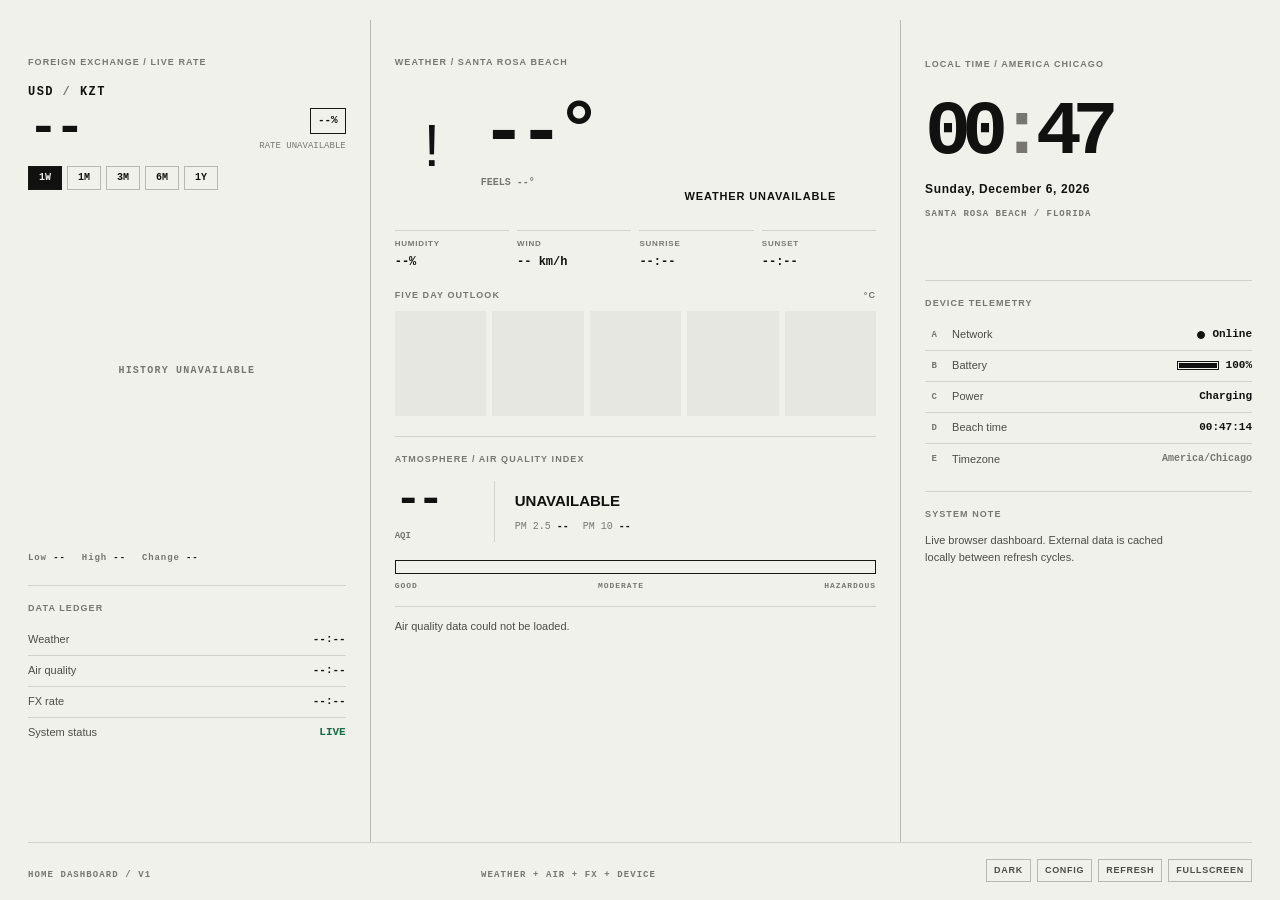
==== v1/index.html @ 0c8961e6 "Add V1 dashboard configuration, HTML structure, and styles - Created config.js for dashboard setting" ====
<!DOCTYPE html>
<html lang="en">
<head>
  <meta charset="UTF-8" />
  <meta name="viewport" content="width=device-width, initial-scale=1.0" />
  <meta name="mobile-web-app-capable" content="yes" />
  <meta name="apple-mobile-web-app-capable" content="yes" />
  <meta name="apple-mobile-web-app-status-bar-style" content="default" />
  <meta name="theme-color" content="#f3f3ee" />
  <title>Home Dashboard / V1</title>
  <link rel="stylesheet" href="styles.css" />
</head>
<body>
  <div class="page-shell">
    <main class="dashboard-grid">
      <section class="dashboard-column market-column" aria-label="Market">
        <article id="exchange-header" class="panel exchange-panel">
          <div class="panel-kicker">Foreign exchange / live rate</div>
          <div class="exchange-main">
            <div>
              <div class="pair-name">USD <span>/</span> KZT</div>
              <div class="pair-rate" id="exch-rate">--</div>
            </div>
            <div class="exchange-change">
              <div class="change-badge flat" id="exch-change">--%</div>
              <div class="exchange-meta" id="exch-meta">FETCHING</div>
            </div>
          </div>
          <div class="chart-tabs" role="tablist" aria-label="Chart range">
            <button class="chart-tab active" data-range="1W" role="tab">1W</button>
            <button class="chart-tab" data-range="1M" role="tab">1M</button>
            <button class="chart-tab" data-range="3M" role="tab">3M</button>
            <button class="chart-tab" data-range="6M" role="tab">6M</button>
            <button class="chart-tab" data-range="1Y" role="tab">1Y</button>
          </div>
          <div id="chart-card" class="chart-frame">
            <canvas id="fx-chart" role="img" aria-label="USD to KZT exchange rate history"></canvas>
            <div class="chart-empty" id="fx-chart-empty" hidden>History unavailable</div>
          </div>
          <div class="chart-meta">
            <span>Low <strong id="fx-low">--</strong></span>
            <span>High <strong id="fx-high">--</strong></span>
            <span>Change <strong id="fx-change">--</strong></span>
          </div>
        </article>

        <article class="panel refresh-panel">
          <div class="panel-kicker">Data ledger</div>
          <div class="refresh-list">
            <div class="refresh-row"><span>Weather</span><strong id="refresh-weather">--:--</strong></div>
            <div class="refresh-row"><span>Air quality</span><strong id="refresh-aqi">--:--</strong></div>
            <div class="refresh-row"><span>FX rate</span><strong id="refresh-exchange">--:--</strong></div>
            <div class="refresh-row"><span>System status</span><strong class="status-live" id="refresh-status">LIVE</strong></div>
          </div>
        </article>
      </section>

      <section class="dashboard-column conditions-column" aria-label="Conditions">
        <article id="weather-card" class="panel weather-panel">
          <div class="panel-kicker">Weather / Santa Rosa Beach</div>
          <div class="weather-overview">
            <div class="weather-icon-wrap" id="wx-icon">--</div>
            <div class="weather-temperature">
              <div class="temp-main" id="wx-temp">--°</div>
              <div class="temp-feels" id="wx-feels">FEELS --°</div>
            </div>
            <div class="weather-description" id="wx-desc">LOADING</div>
          </div>
          <div class="weather-stats">
            <div class="weather-stat"><span>Humidity</span><strong id="wx-hum">--%</strong></div>
            <div class="weather-stat"><span>Wind</span><strong id="wx-wind">-- km/h</strong></div>
            <div class="weather-stat"><span>Sunrise</span><strong id="wx-rise">--:--</strong></div>
            <div class="weather-stat"><span>Sunset</span><strong id="wx-set">--:--</strong></div>
          </div>
          <div class="subheading"><span>Five day outlook</span><span>°C</span></div>
          <div class="forecast-row" id="wx-forecast">
            <div class="forecast-day skeleton"></div>
            <div class="forecast-day skeleton"></div>
            <div class="forecast-day skeleton"></div>
            <div class="forecast-day skeleton"></div>
            <div class="forecast-day skeleton"></div>
          </div>
        </article>

        <article id="aqi-card" class="panel aqi-panel">
          <div class="panel-kicker">Atmosphere / air quality index</div>
          <div class="aqi-headline">
            <div class="aqi-number"><span id="aqi-num">--</span><small>AQI</small></div>
            <div class="aqi-info">
              <div class="aqi-category" id="aqi-category">LOADING</div>
              <div class="aqi-stats">
                <span>PM 2.5 <strong id="aqi-pm25">--</strong></span>
                <span>PM 10 <strong id="aqi-pm10">--</strong></span>
              </div>
            </div>
          </div>
          <div class="aqi-meter" aria-label="Air quality level"><span id="aqi-meter-fill"></span></div>
          <div class="aqi-scale"><span>GOOD</span><span>MODERATE</span><span>HAZARDOUS</span></div>
          <p class="aqi-recommendation" id="aqi-rec">Checking air quality...</p>
        </article>
      </section>

      <section class="dashboard-column status-column" aria-label="Status">
        <article class="panel clock-panel">
          <div class="panel-kicker">Local time / America Chicago</div>
          <div id="clock-time">00<span class="colon">:</span>00</div>
          <div id="clock-date">Loading...</div>
          <div class="clock-location">SANTA ROSA BEACH <span>/</span> FLORIDA</div>
        </article>

        <article id="system-card" class="panel system-panel">
          <div class="panel-kicker">Device telemetry</div>
          <div class="system-list">
            <div class="system-row">
              <div><span class="system-index">A</span><span>Network</span></div>
              <strong class="system-online"><span id="net-dot2" class="status-dot"></span><span id="net-label2">Online</span></strong>
            </div>
            <div class="system-row">
              <div><span class="system-index">B</span><span>Battery</span></div>
              <strong class="battery-readout"><span class="battery-track"><span id="bat-fill"></span></span><span id="bat-pct">--%</span></strong>
            </div>
            <div class="system-row">
              <div><span class="system-index">C</span><span>Power</span></div>
              <strong id="bat-charging">--</strong>
            </div>
            <div class="system-row">
              <div><span class="system-index">D</span><span>Beach time</span></div>
              <strong id="sys-tz">--:--:--</strong>
            </div>
            <div class="system-row">
              <div><span class="system-index">E</span><span>Timezone</span></div>
              <strong class="system-muted">America/Chicago</strong>
            </div>
          </div>
        </article>

        <article class="panel note-panel">
          <div class="panel-kicker">System note</div>
          <p>Live browser dashboard. External data is cached locally between refresh cycles.</p>
        </article>
      </section>
    </main>

    <footer class="footer-bar">
      <span>HOME DASHBOARD / V1</span>
      <span>WEATHER + AIR + FX + DEVICE</span>
      <div class="control-group">
        <button id="btn-theme" type="button">Dark</button>
        <button id="btn-settings" type="button">Config</button>
        <button id="btn-refresh" type="button">Refresh</button>
        <button id="btn-fullscreen" type="button">Fullscreen</button>
      </div>
    </footer>
  </div>

  <script src="config.js"></script>
  <script src="app.js"></script>
</body>
</html>
---- v1/styles.css ----
/*
 * V1 e-paper layout
 * High-contrast rules and typography are intentional: the reference design
 * is built for a monochrome display rather than a glass UI.
 */

*, *::before, *::after {
  box-sizing: border-box;
  margin: 0;
  padding: 0;
}

:root {
  --paper: #f1f1ec;
  --paper-deep: #e7e7e1;
  --ink: #11110f;
  --ink-soft: #4d4d47;
  --ink-muted: #777770;
  --line: #171714;
  --line-soft: #b8b8b0;
  --line-faint: #d2d2cb;
  --good: #176b43;
  --warn: #7b5b00;
  --alert: #762d28;
}

[data-theme="dark"] {
  --paper: #141412;
  --paper-deep: #1e1e1b;
  --ink: #ecece5;
  --ink-soft: #b8b8b0;
  --ink-muted: #83837b;
  --line: #f2f2ea;
  --line-soft: #4b4b45;
  --line-faint: #2d2d29;
  --good: #7fd4a8;
  --warn: #d9b45c;
  --alert: #e08d86;
}

html {
  min-width: 320px;
  background: var(--paper);
}

body {
  min-width: 320px;
  min-height: 100vh;
  background: var(--paper);
  color: var(--ink);
  font-family: Arial, Helvetica, sans-serif;
  font-size: 13px;
  line-height: 1.4;
  -webkit-font-smoothing: antialiased;
  transition: background-color 0.25s ease, color 0.25s ease;
}

button {
  color: inherit;
  font: inherit;
}

button:focus-visible {
  outline: 2px solid var(--ink);
  outline-offset: 3px;
}

.page-shell {
  width: min(100%, 1800px);
  min-height: 100vh;
  margin: 0 auto;
  padding: 20px 28px 18px;
  display: flex;
  flex-direction: column;
}

.footer-bar {
  display: flex;
  align-items: flex-end;
  justify-content: space-between;
  gap: 24px;
}

.slash,
.clock-location span {
  color: var(--ink-muted);
}

.footer-bar,
.panel-kicker,
.subheading,
.aqi-scale {
  text-transform: uppercase;
  letter-spacing: 0.12em;
}

.status-dot {
  display: inline-block;
  width: 8px;
  height: 8px;
  border: 1px solid var(--ink);
  background: var(--ink);
  border-radius: 50%;
  vertical-align: middle;
}

.status-dot.offline {
  background: transparent;
}

.dashboard-grid {
  display: grid;
  grid-template-columns: minmax(250px, 0.84fr) minmax(390px, 1.3fr) minmax(260px, 0.86fr);
  flex: 1;
  min-height: 0;
}

.dashboard-column {
  min-width: 0;
  padding: 20px 24px 24px;
  border-right: 1px solid var(--line-soft);
}

.dashboard-column:first-child {
  padding-left: 0;
}

.dashboard-column:last-child {
  padding-right: 0;
  border-right: 0;
}

.panel {
  padding: 17px 0 20px;
}

.panel + .panel {
  border-top: 1px solid var(--line-faint);
}

.panel-kicker {
  color: var(--ink-muted);
  font-size: 9px;
  font-weight: 700;
  line-height: 1.2;
}

.exchange-main {
  display: flex;
  align-items: flex-end;
  justify-content: space-between;
  gap: 12px;
  margin: 16px 0 14px;
}

.pair-name {
  font-family: "Courier New", Courier, monospace;
  font-size: 12px;
  font-weight: 700;
  letter-spacing: 0.12em;
}

.pair-name span {
  color: var(--ink-muted);
}

.pair-rate {
  margin-top: 3px;
  font-family: "Courier New", Courier, monospace;
  font-size: clamp(35px, 4vw, 58px);
  font-weight: 700;
  letter-spacing: -0.08em;
  line-height: 0.95;
}

.exchange-change {
  text-align: right;
}

.change-badge {
  display: inline-block;
  padding: 4px 7px;
  border: 1px solid var(--line);
  font-family: "Courier New", Courier, monospace;
  font-size: 11px;
  font-weight: 700;
}

.change-badge.up,
.change-badge.down {
  background: var(--ink);
  color: var(--paper);
}

.exchange-meta {
  margin-top: 6px;
  color: var(--ink-muted);
  font-family: "Courier New", Courier, monospace;
  font-size: 9px;
}

.chart-tabs {
  display: flex;
  gap: 5px;
  margin-bottom: 10px;
}

.chart-tab {
  min-width: 34px;
  padding: 4px 6px;
  border: 1px solid var(--line-soft);
  background: transparent;
  cursor: pointer;
  font-family: "Courier New", Courier, monospace;
  font-size: 10px;
  font-weight: 700;
}

.chart-tab:hover,
.chart-tab.active {
  border-color: var(--line);
  background: var(--ink);
  color: var(--paper);
}

.chart-frame {
  position: relative;
  height: clamp(265px, 38vh, 480px);
  min-height: 250px;
  overflow: hidden;
  background: var(--paper);
}

#fx-chart {
  display: block;
  width: 100%;
  height: 100%;
}

.chart-empty {
  position: absolute;
  inset: 0;
  display: flex;
  align-items: center;
  justify-content: center;
  color: var(--ink-muted);
  font-family: "Courier New", Courier, monospace;
  font-size: 10px;
  font-weight: 700;
  letter-spacing: 0.12em;
  text-transform: uppercase;
}

.chart-empty[hidden] {
  display: none;
}

.chart-meta {
  display: flex;
  gap: 16px;
  margin-top: 10px;
  color: var(--ink-muted);
  font-family: "Courier New", Courier, monospace;
  font-size: 9px;
  font-weight: 700;
  letter-spacing: 0.1em;
}

.chart-meta strong {
  color: var(--ink);
}

.refresh-list,
.system-list {
  margin-top: 11px;
}

.refresh-row,
.system-row {
  display: flex;
  align-items: center;
  justify-content: space-between;
  gap: 12px;
  min-height: 31px;
  border-bottom: 1px solid var(--line-faint);
  color: var(--ink-soft);
  font-size: 11px;
}

.refresh-row:last-child,
.system-row:last-child {
  border-bottom: 0;
}

.refresh-row strong,
.system-row strong {
  color: var(--ink);
  font-family: "Courier New", Courier, monospace;
  font-size: 11px;
  font-weight: 700;
  text-align: right;
}

.status-live {
  color: var(--good) !important;
}

.weather-overview {
  display: grid;
  grid-template-columns: 74px minmax(105px, 1fr) minmax(90px, 1fr);
  align-items: center;
  gap: 12px;
  min-height: 132px;
  margin: 12px 0 18px;
}

.weather-icon-wrap {
  color: var(--ink);
  font-family: "Arial Unicode MS", Arial, sans-serif;
  font-size: 60px;
  line-height: 1;
  text-align: center;
  filter: grayscale(1);
}

.temp-main {
  font-family: "Courier New", Courier, monospace;
  font-size: clamp(48px, 6vw, 82px);
  font-weight: 700;
  letter-spacing: -0.11em;
  line-height: 0.85;
}

.temp-feels {
  margin-top: 10px;
  color: var(--ink-muted);
  font-family: "Courier New", Courier, monospace;
  font-size: 10px;
  font-weight: 700;
}

.weather-description {
  align-self: end;
  padding-bottom: 7px;
  font-size: 11px;
  font-weight: 800;
  letter-spacing: 0.08em;
  text-transform: uppercase;
}

.weather-stats {
  display: grid;
  grid-template-columns: repeat(4, 1fr);
  gap: 8px;
  margin-bottom: 18px;
}

.weather-stat {
  min-width: 0;
  padding-top: 7px;
  border-top: 1px solid var(--line-faint);
}

.weather-stat span,
.weather-stat strong {
  display: block;
}

.weather-stat span {
  color: var(--ink-muted);
  font-size: 8px;
  font-weight: 700;
  letter-spacing: 0.1em;
  text-transform: uppercase;
}

.weather-stat strong {
  margin-top: 5px;
  font-family: "Courier New", Courier, monospace;
  font-size: 12px;
  white-space: nowrap;
}

.subheading {
  display: flex;
  justify-content: space-between;
  color: var(--ink-muted);
  font-size: 9px;
  font-weight: 700;
}

.forecast-row {
  display: grid;
  grid-template-columns: repeat(5, 1fr);
  gap: 6px;
  margin-top: 10px;
}

.forecast-day {
  min-height: 105px;
  padding: 8px 4px;
  text-align: center;
}

.forecast-day .fc-day,
.forecast-day .fc-hi,
.forecast-day .fc-lo {
  display: block;
  font-family: "Courier New", Courier, monospace;
  font-size: 10px;
}

.forecast-day .fc-day {
  color: var(--ink-muted);
  font-weight: 700;
}

.forecast-day .fc-icon {
  display: block;
  margin: 10px 0 8px;
  font-size: 22px;
  line-height: 1;
}

.forecast-day .fc-hi {
  font-weight: 700;
}

.forecast-day .fc-lo {
  margin-top: 3px;
  color: var(--ink-muted);
}

.skeleton {
  background: var(--paper-deep);
}

.aqi-headline {
  display: flex;
  align-items: center;
  gap: 20px;
  margin: 16px 0 18px;
}

.aqi-number {
  min-width: 100px;
  padding-right: 18px;
  border-right: 1px solid var(--line-faint);
}

.aqi-number span {
  display: block;
  font-family: "Courier New", Courier, monospace;
  font-size: 45px;
  font-weight: 700;
  letter-spacing: -0.1em;
  line-height: 0.9;
}

.aqi-number small {
  display: block;
  margin-top: 8px;
  color: var(--ink-muted);
  font-family: "Courier New", Courier, monospace;
  font-size: 9px;
  font-weight: 700;
}

.aqi-category {
  font-size: 15px;
  font-weight: 800;
  text-transform: uppercase;
}

.aqi-stats {
  display: flex;
  gap: 14px;
  margin-top: 9px;
  color: var(--ink-muted);
  font-family: "Courier New", Courier, monospace;
  font-size: 10px;
}

.aqi-stats strong {
  color: var(--ink);
}

.aqi-meter {
  height: 14px;
  border: 1px solid var(--line);
  background: var(--paper);
}

.aqi-meter span {
  display: block;
  width: 0;
  height: 100%;
  background: var(--ink);
  transition: width 0.4s ease;
}

.aqi-scale {
  display: flex;
  justify-content: space-between;
  margin-top: 6px;
  color: var(--ink-muted);
  font-family: "Courier New", Courier, monospace;
  font-size: 8px;
  font-weight: 700;
}

.aqi-recommendation {
  margin-top: 15px;
  padding-top: 11px;
  border-top: 1px solid var(--line-faint);
  color: var(--ink-soft);
  font-size: 11px;
  line-height: 1.5;
}

.clock-panel {
  min-height: 240px;
  padding-top: 19px;
}

#clock-time {
  margin-top: 30px;
  font-family: "Courier New", Courier, monospace;
  font-size: clamp(54px, 6vw, 92px);
  font-weight: 700;
  letter-spacing: -0.12em;
  line-height: 0.85;
  white-space: nowrap;
}

#clock-time .colon {
  color: var(--ink-muted);
}

#clock-date {
  margin-top: 16px;
  font-size: 12px;
  font-weight: 700;
  letter-spacing: 0.05em;
}

.clock-location {
  margin-top: 10px;
  color: var(--ink-muted);
  font-family: "Courier New", Courier, monospace;
  font-size: 9px;
  font-weight: 700;
  letter-spacing: 0.11em;
}

.system-panel {
  padding-bottom: 16px;
}

.system-row > div {
  display: flex;
  align-items: center;
  gap: 9px;
}

.system-index {
  display: inline-flex;
  align-items: center;
  justify-content: center;
  width: 18px;
  height: 18px;
  color: var(--ink-muted);
  font-family: "Courier New", Courier, monospace;
  font-size: 9px;
  font-weight: 700;
}

.system-online,
.battery-readout {
  display: flex;
  align-items: center;
  gap: 7px;
}

.battery-track {
  display: inline-block;
  width: 42px;
  height: 9px;
  border: 1px solid var(--line);
  padding: 1px;
}

.battery-track span {
  display: block;
  width: 0;
  height: 100%;
  background: var(--ink);
  transition: width 0.3s ease;
}

.system-muted {
  color: var(--ink-muted) !important;
  font-size: 10px !important;
}

.note-panel p {
  max-width: 260px;
  margin-top: 12px;
  color: var(--ink-soft);
  font-size: 11px;
  line-height: 1.55;
}

.footer-bar {
  min-height: 40px;
  padding-top: 14px;
  border-top: 1px solid var(--line-faint);
  color: var(--ink-muted);
  font-family: "Courier New", Courier, monospace;
  font-size: 9px;
  font-weight: 700;
}

.control-group {
  display: flex;
  gap: 6px;
}

.control-group button {
  border: 1px solid var(--line-soft);
  padding: 4px 7px;
  background: transparent;
  cursor: pointer;
  color: var(--ink-soft);
  font-family: Arial, Helvetica, sans-serif;
  font-size: 9px;
  font-weight: 700;
  letter-spacing: 0.08em;
  text-transform: uppercase;
}

.control-group button:hover {
  border-color: var(--line);
  background: var(--ink);
  color: var(--paper);
}

@media (max-width: 1120px) {
  .page-shell {
    padding-right: 20px;
    padding-left: 20px;
  }

  .dashboard-grid {
    grid-template-columns: minmax(220px, 0.8fr) minmax(330px, 1.2fr) minmax(220px, 0.8fr);
  }

  .dashboard-column {
    padding-right: 16px;
    padding-left: 16px;
  }

  .dashboard-column:first-child {
    padding-left: 0;
  }

  .dashboard-column:last-child {
    padding-right: 0;
  }

  .weather-overview {
    grid-template-columns: 58px minmax(90px, 1fr);
  }

  .weather-description {
    grid-column: 2;
  }

  .weather-stats {
    grid-template-columns: repeat(2, 1fr);
  }
}

@media (max-width: 820px) {
  .page-shell {
    padding: 18px 16px 16px;
  }

  .dashboard-grid {
    display: block;
  }

  .dashboard-column,
  .dashboard-column:first-child,
  .dashboard-column:last-child {
    padding: 22px 0 0;
    border-right: 0;
  }

  .dashboard-column + .dashboard-column {
    margin-top: 10px;
    border-top: 1px solid var(--line-soft);
  }

  .chart-frame {
    height: 360px;
  }

  .clock-panel {
    min-height: 200px;
  }

  #clock-time {
    margin-top: 24px;
    font-size: clamp(56px, 17vw, 94px);
  }
}

@media (max-width: 520px) {
  .weather-overview {
    grid-template-columns: 56px 1fr;
    gap: 10px;
  }

  .weather-icon-wrap {
    font-size: 48px;
  }

  .weather-description {
    grid-column: 1 / -1;
    margin-top: 2px;
  }

  .forecast-row {
    gap: 3px;
  }

  .forecast-day {
    min-height: 95px;
    padding-right: 2px;
    padding-left: 2px;
  }

  .forecast-day .fc-icon {
    margin-top: 8px;
    margin-bottom: 6px;
    font-size: 18px;
  }

  .aqi-headline {
    gap: 14px;
  }

  .aqi-number {
    min-width: 84px;
    padding-right: 13px;
  }

  .aqi-number span {
    font-size: 37px;
  }

  .footer-bar {
    align-items: flex-start;
    flex-direction: column;
    gap: 12px;
  }

  .control-group {
    width: 100%;
  }

  .control-group button {
    flex: 1;
  }
}

@media (prefers-reduced-motion: reduce) {
  *, *::before, *::after {
    scroll-behavior: auto !important;
    transition-duration: 0.01ms !important;
  }
}
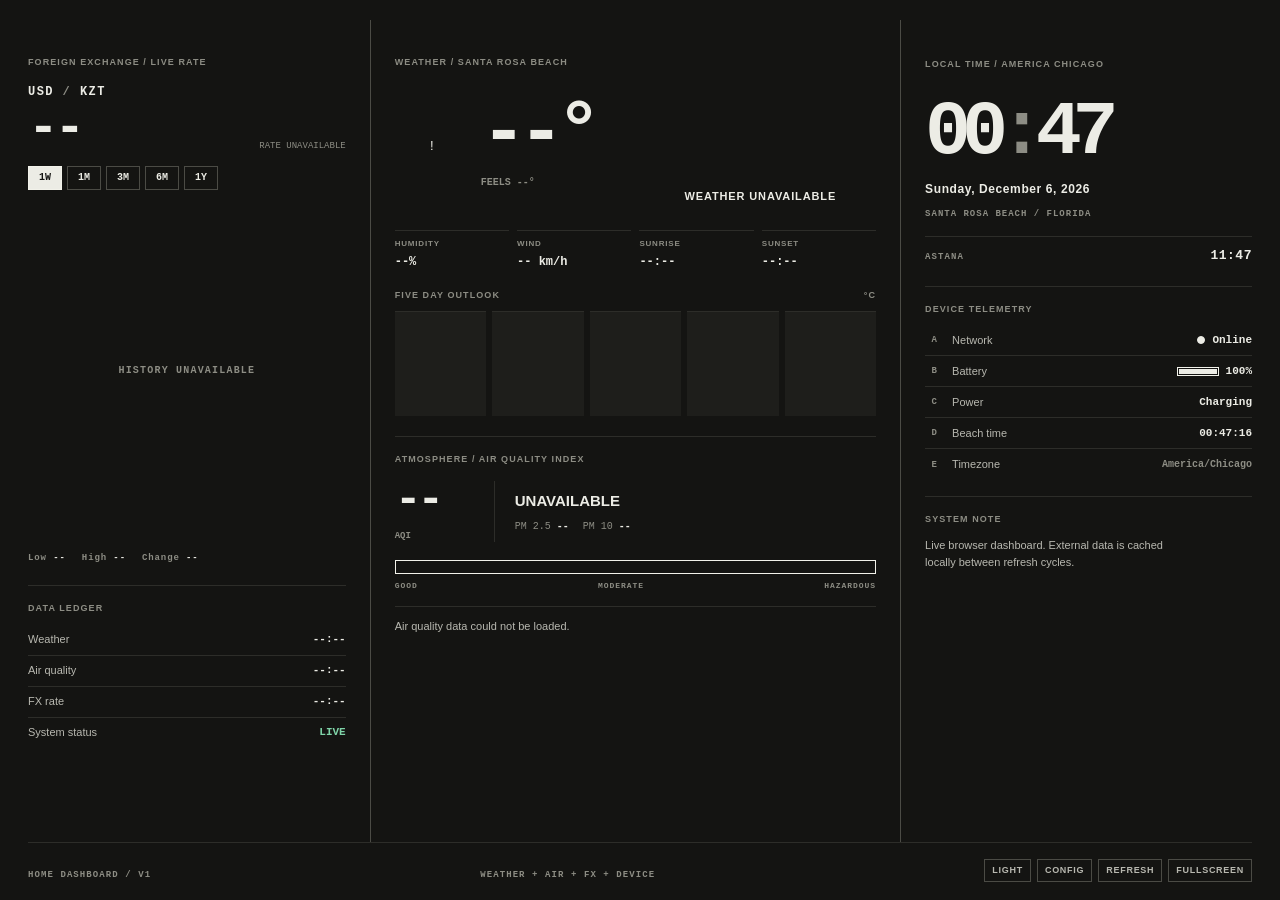
==== commit a4a8a4b9: "Fix AQI station, add Immich panel, Astana time, dark default, polish v1" ====
--- a/v1/index.html
+++ b/v1/index.html
@@ -1,12 +1,12 @@
 <!DOCTYPE html>
-<html lang="en">
+<html lang="en" data-theme="dark">
 <head>
   <meta charset="UTF-8" />
   <meta name="viewport" content="width=device-width, initial-scale=1.0" />
   <meta name="mobile-web-app-capable" content="yes" />
   <meta name="apple-mobile-web-app-capable" content="yes" />
   <meta name="apple-mobile-web-app-status-bar-style" content="default" />
-  <meta name="theme-color" content="#f3f3ee" />
+  <meta name="theme-color" content="#141412" />
   <title>Home Dashboard / V1</title>
   <link rel="stylesheet" href="styles.css" />
 </head>
@@ -22,7 +22,7 @@
               <div class="pair-rate" id="exch-rate">--</div>
             </div>
             <div class="exchange-change">
-              <div class="change-badge flat" id="exch-change">--%</div>
+              <div class="change-badge flat" id="exch-change" hidden>--%</div>
               <div class="exchange-meta" id="exch-meta">FETCHING</div>
             </div>
           </div>
@@ -106,6 +106,7 @@
           <div id="clock-time">00<span class="colon">:</span>00</div>
           <div id="clock-date">Loading...</div>
           <div class="clock-location">SANTA ROSA BEACH <span>/</span> FLORIDA</div>
+          <div class="clock-astana">Astana <strong id="clock-astana">--:--</strong></div>
         </article>
 
         <article id="system-card" class="panel system-panel">
@@ -134,6 +135,21 @@
           </div>
         </article>
 
+        <article id="immich-card" class="panel immich-panel" hidden>
+          <div class="panel-kicker">Immich / media library</div>
+          <div class="immich-list">
+            <div class="immich-row"><span>Photos</span><strong id="immich-photos">--</strong></div>
+            <div class="immich-row"><span>Videos</span><strong id="immich-videos">--</strong></div>
+            <div class="immich-row"><span>Library</span><strong id="immich-usage">--</strong></div>
+            <div class="immich-row"><span>Storage</span><strong id="immich-storage">--</strong></div>
+          </div>
+          <div class="immich-bar"><span id="immich-bar-fill"></span></div>
+          <div class="immich-foot">
+            <span id="immich-version">--</span>
+            <span id="immich-used-pct">--</span>
+          </div>
+        </article>
+
         <article class="panel note-panel">
           <div class="panel-kicker">System note</div>
           <p>Live browser dashboard. External data is cached locally between refresh cycles.</p>
@@ -153,6 +169,7 @@
     </footer>
   </div>
 
+  <script src="secrets.js"></script>
   <script src="config.js"></script>
   <script src="app.js"></script>
 </body>
--- a/v1/styles.css
+++ b/v1/styles.css
@@ -29,7 +29,7 @@
   --paper-deep: #1e1e1b;
   --ink: #ecece5;
   --ink-soft: #b8b8b0;
-  --ink-muted: #83837b;
+  --ink-muted: #8d8d84;
   --line: #f2f2ea;
   --line-soft: #4b4b45;
   --line-faint: #2d2d29;
@@ -192,6 +192,10 @@
   color: var(--paper);
 }
 
+.change-badge[hidden] {
+  display: none;
+}
+
 .exchange-meta {
   margin-top: 6px;
   color: var(--ink-muted);
@@ -315,12 +319,15 @@
 }
 
 .weather-icon-wrap {
+  display: flex;
+  align-items: center;
+  justify-content: center;
   color: var(--ink);
-  font-family: "Arial Unicode MS", Arial, sans-serif;
-  font-size: 60px;
-  line-height: 1;
-  text-align: center;
-  filter: grayscale(1);
+}
+
+.weather-icon-wrap svg {
+  width: 64px;
+  height: 64px;
 }
 
 .temp-main {
@@ -399,6 +406,7 @@
 .forecast-day {
   min-height: 105px;
   padding: 8px 4px;
+  border-top: 1px solid var(--line-faint);
   text-align: center;
 }
 
@@ -416,10 +424,15 @@
 }
 
 .forecast-day .fc-icon {
-  display: block;
+  display: flex;
+  align-items: center;
+  justify-content: center;
   margin: 10px 0 8px;
-  font-size: 22px;
-  line-height: 1;
+}
+
+.forecast-day .fc-icon svg {
+  width: 22px;
+  height: 22px;
 }
 
 .forecast-day .fc-hi {
@@ -553,6 +566,28 @@
   letter-spacing: 0.11em;
 }
 
+.clock-astana {
+  display: flex;
+  align-items: baseline;
+  justify-content: space-between;
+  gap: 12px;
+  margin-top: 16px;
+  padding-top: 10px;
+  border-top: 1px solid var(--line-faint);
+  color: var(--ink-muted);
+  font-family: "Courier New", Courier, monospace;
+  font-size: 9px;
+  font-weight: 700;
+  letter-spacing: 0.12em;
+  text-transform: uppercase;
+}
+
+.clock-astana strong {
+  color: var(--ink);
+  font-size: 13px;
+  letter-spacing: 0.04em;
+}
+
 .system-panel {
   padding-bottom: 16px;
 }
@@ -601,6 +636,61 @@
 .system-muted {
   color: var(--ink-muted) !important;
   font-size: 10px !important;
+}
+
+.immich-list {
+  margin-top: 11px;
+}
+
+.immich-row {
+  display: flex;
+  align-items: center;
+  justify-content: space-between;
+  gap: 12px;
+  min-height: 31px;
+  border-bottom: 1px solid var(--line-faint);
+  color: var(--ink-soft);
+  font-size: 11px;
+}
+
+.immich-row:last-child {
+  border-bottom: 0;
+}
+
+.immich-row strong {
+  color: var(--ink);
+  font-family: "Courier New", Courier, monospace;
+  font-size: 11px;
+  font-weight: 700;
+  text-align: right;
+}
+
+.immich-bar {
+  height: 9px;
+  margin-top: 10px;
+  padding: 1px;
+  border: 1px solid var(--line);
+}
+
+.immich-bar span {
+  display: block;
+  width: 0;
+  height: 100%;
+  background: var(--ink);
+  transition: width 0.3s ease;
+}
+
+.immich-foot {
+  display: flex;
+  justify-content: space-between;
+  gap: 12px;
+  margin-top: 8px;
+  color: var(--ink-muted);
+  font-family: "Courier New", Courier, monospace;
+  font-size: 9px;
+  font-weight: 700;
+  letter-spacing: 0.08em;
+  text-transform: uppercase;
 }
 
 .note-panel p {
@@ -722,8 +812,9 @@
     gap: 10px;
   }
 
-  .weather-icon-wrap {
-    font-size: 48px;
+  .weather-icon-wrap svg {
+    width: 52px;
+    height: 52px;
   }
 
   .weather-description {
@@ -744,7 +835,11 @@
   .forecast-day .fc-icon {
     margin-top: 8px;
     margin-bottom: 6px;
-    font-size: 18px;
+  }
+
+  .forecast-day .fc-icon svg {
+    width: 18px;
+    height: 18px;
   }
 
   .aqi-headline {
